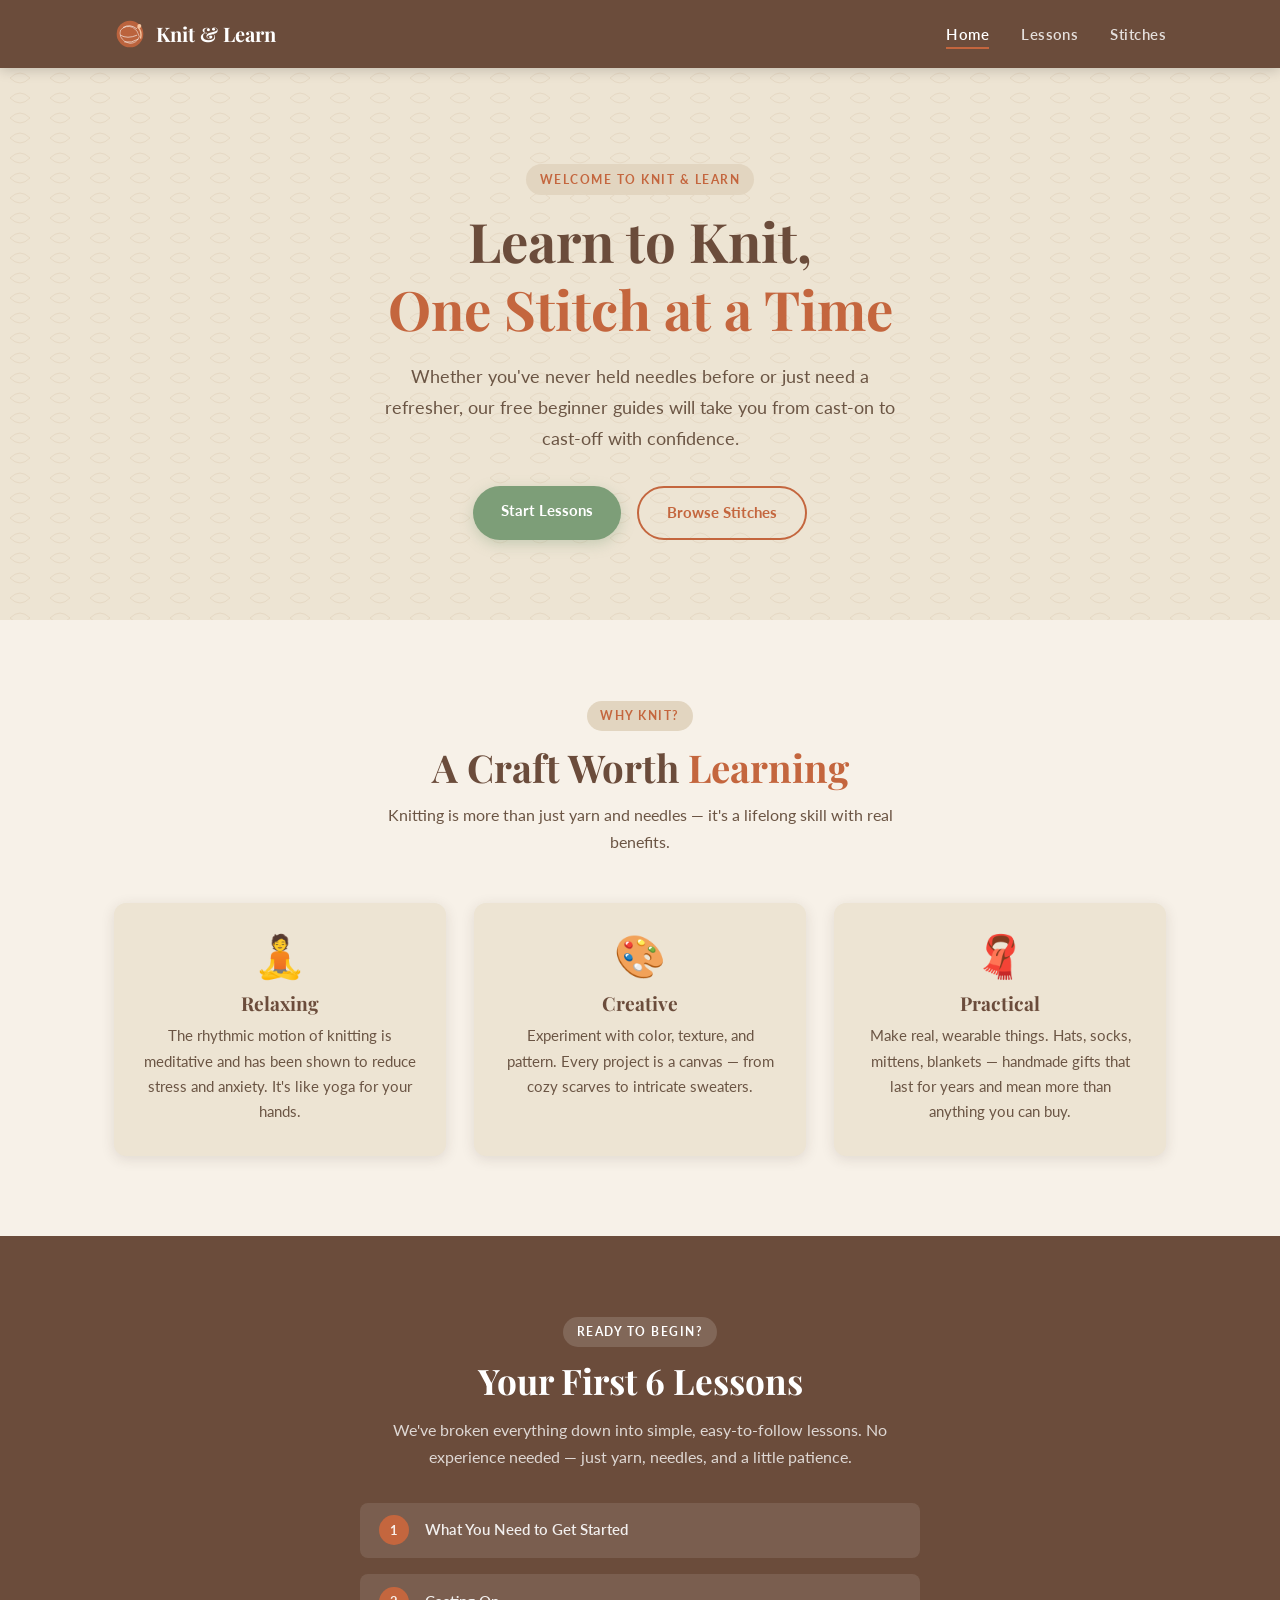
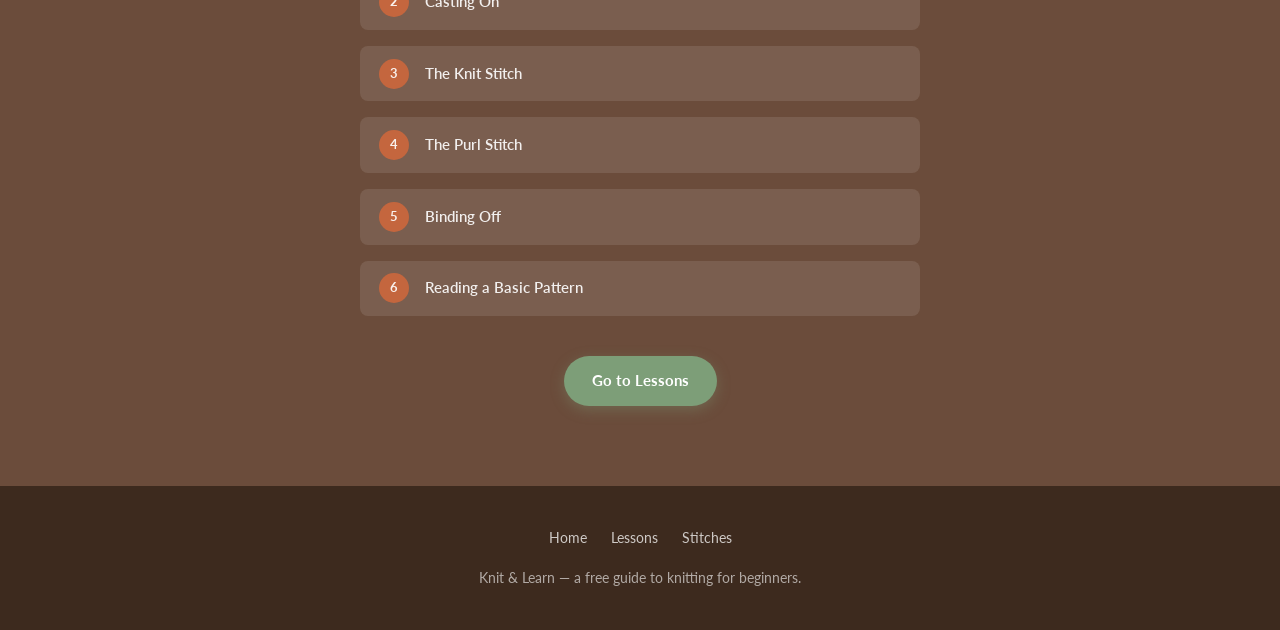
==== index.html @ a38dcde4 "Initial commit: Knit & Learn website Static knitting tutorial site with home, lessons, and stitch li" ====
<!DOCTYPE html>
<html lang="en">
<head>
  <meta charset="UTF-8">
  <meta name="viewport" content="width=device-width, initial-scale=1.0">
  <title>Knit & Learn — Learn to Knit from Scratch</title>
  <link rel="preconnect" href="https://fonts.googleapis.com">
  <link rel="preconnect" href="https://fonts.gstatic.com" crossorigin>
  <link href="https://fonts.googleapis.com/css2?family=Playfair+Display:ital,wght@0,400;0,700;1,400&family=Lato:wght@400;600;700&display=swap" rel="stylesheet">
  <link rel="stylesheet" href="styles.css">
</head>
<body>

<!-- ── NAVIGATION ── -->
<nav>
  <div class="nav-inner">
    <a href="index.html" class="nav-logo" aria-label="Knit &amp; Learn home">
      <!-- Yarn ball SVG -->
      <svg viewBox="0 0 48 48" fill="none" xmlns="http://www.w3.org/2000/svg" aria-hidden="true">
        <circle cx="24" cy="24" r="20" fill="#c4663e" opacity=".9"/>
        <path d="M10 18 Q18 10 28 14 Q36 18 38 28 Q34 38 24 38 Q14 36 10 28 Q8 22 10 18Z" fill="none" stroke="#fff" stroke-width="1.5" opacity=".5"/>
        <path d="M14 14 Q24 8 34 16" stroke="#fff" stroke-width="1.5" fill="none" stroke-linecap="round" opacity=".6"/>
        <path d="M10 26 Q20 32 34 26" stroke="#fff" stroke-width="1.5" fill="none" stroke-linecap="round" opacity=".6"/>
        <path d="M16 36 Q26 38 36 32" stroke="#fff" stroke-width="1.5" fill="none" stroke-linecap="round" opacity=".6"/>
        <path d="M36 14 Q42 20 40 30" stroke="#f7c59f" stroke-width="2" fill="none" stroke-linecap="round"/>
        <circle cx="38" cy="12" r="3" fill="#f7c59f"/>
      </svg>
      Knit &amp; Learn
    </a>

    <ul class="nav-links">
      <li><a href="index.html">Home</a></li>
      <li><a href="lessons.html">Lessons</a></li>
      <li><a href="stitches.html">Stitches</a></li>
    </ul>

    <button class="nav-hamburger" aria-label="Toggle menu" aria-expanded="false">
      <span></span><span></span><span></span>
    </button>
  </div>
</nav>

<!-- ── HERO ── -->
<section class="hero">
  <div class="hero-content">
    <div class="section-tag">Welcome to Knit &amp; Learn</div>
    <h1>Learn to Knit,<br><span>One Stitch at a Time</span></h1>
    <p>Whether you've never held needles before or just need a refresher, our free beginner guides will take you from cast-on to cast-off with confidence.</p>
    <div class="hero-btns">
      <a href="lessons.html" class="btn btn-primary">Start Lessons</a>
      <a href="stitches.html" class="btn btn-outline">Browse Stitches</a>
    </div>
  </div>
</section>

<!-- ── WHY KNIT ── -->
<section class="features">
  <div class="container">
    <div class="sec-head">
      <div class="section-tag">Why Knit?</div>
      <h2>A Craft Worth <span>Learning</span></h2>
      <p>Knitting is more than just yarn and needles — it's a lifelong skill with real benefits.</p>
    </div>

    <div class="feature-grid">
      <div class="feature-card reveal">
        <div class="feature-icon">🧘</div>
        <h3>Relaxing</h3>
        <p>The rhythmic motion of knitting is meditative and has been shown to reduce stress and anxiety. It's like yoga for your hands.</p>
      </div>
      <div class="feature-card reveal">
        <div class="feature-icon">🎨</div>
        <h3>Creative</h3>
        <p>Experiment with color, texture, and pattern. Every project is a canvas — from cozy scarves to intricate sweaters.</p>
      </div>
      <div class="feature-card reveal">
        <div class="feature-icon">🧣</div>
        <h3>Practical</h3>
        <p>Make real, wearable things. Hats, socks, mittens, blankets — handmade gifts that last for years and mean more than anything you can buy.</p>
      </div>
    </div>
  </div>
</section>

<!-- ── GET STARTED PREVIEW ── -->
<section class="get-started">
  <div class="container">
    <div class="section-tag">Ready to begin?</div>
    <h2>Your First 6 Lessons</h2>
    <p>We've broken everything down into simple, easy-to-follow lessons. No experience needed — just yarn, needles, and a little patience.</p>

    <div class="lesson-preview">
      <div class="preview-item reveal"><span class="preview-num">1</span> What You Need to Get Started</div>
      <div class="preview-item reveal"><span class="preview-num">2</span> Casting On</div>
      <div class="preview-item reveal"><span class="preview-num">3</span> The Knit Stitch</div>
      <div class="preview-item reveal"><span class="preview-num">4</span> The Purl Stitch</div>
      <div class="preview-item reveal"><span class="preview-num">5</span> Binding Off</div>
      <div class="preview-item reveal"><span class="preview-num">6</span> Reading a Basic Pattern</div>
    </div>

    <a href="lessons.html" class="btn btn-primary">Go to Lessons</a>
  </div>
</section>

<!-- ── FOOTER ── -->
<footer>
  <ul class="footer-links">
    <li><a href="index.html">Home</a></li>
    <li><a href="lessons.html">Lessons</a></li>
    <li><a href="stitches.html">Stitches</a></li>
  </ul>
  <p>Knit &amp; Learn &mdash; a free guide to knitting for beginners.</p>
</footer>

<script src="main.js"></script>
</body>
</html>
---- styles.css ----
/* ── RESET & BASE ── */
*, *::before, *::after { box-sizing: border-box; margin: 0; padding: 0; }

:root {
  --cream:       #f7f1e8;
  --parchment:   #ede4d3;
  --parchment2:  #e2d5c0;
  --sage:        #7d9e78;
  --sage-dark:   #5f7d5b;
  --terracotta:  #c4663e;
  --terra-dark:  #a3512e;
  --warm-brown:  #6b4c3b;
  --text:        #3d2a1e;
  --text-light:  #6b5544;
  --shadow:      rgba(61,42,30,0.12);
  --radius:      12px;
  --font-head:   'Playfair Display', Georgia, serif;
  --font-body:   'Lato', system-ui, sans-serif;
  --max-w:       1100px;
  --nav-h:       68px;
}

html { scroll-behavior: smooth; }

body {
  font-family: var(--font-body);
  background: var(--cream);
  color: var(--text);
  line-height: 1.7;
  font-size: 1rem;
}

img { max-width: 100%; display: block; }
a { color: var(--sage-dark); text-decoration: none; }
a:hover { text-decoration: underline; }

h1,h2,h3,h4 {
  font-family: var(--font-head);
  line-height: 1.25;
  color: var(--warm-brown);
}

/* ── UTILITIES ── */
.container { max-width: var(--max-w); margin: 0 auto; padding: 0 1.5rem; }
.sr-only { position:absolute; width:1px; height:1px; overflow:hidden; clip:rect(0,0,0,0); }

.btn {
  display: inline-block;
  padding: .75rem 1.75rem;
  border-radius: 50px;
  font-family: var(--font-body);
  font-weight: 700;
  font-size: .95rem;
  cursor: pointer;
  transition: transform .15s, box-shadow .15s, background .15s;
  border: none;
  text-decoration: none;
}
.btn:hover { transform: translateY(-2px); text-decoration: none; }

.btn-primary {
  background: var(--sage);
  color: #fff;
  box-shadow: 0 4px 14px rgba(125,158,120,.35);
}
.btn-primary:hover { background: var(--sage-dark); box-shadow: 0 6px 18px rgba(125,158,120,.45); }

.btn-outline {
  background: transparent;
  color: var(--terracotta);
  border: 2px solid var(--terracotta);
}
.btn-outline:hover { background: var(--terracotta); color: #fff; }

.section-tag {
  display: inline-block;
  background: var(--parchment2);
  color: var(--terracotta);
  font-size: .78rem;
  font-weight: 700;
  letter-spacing: .12em;
  text-transform: uppercase;
  padding: .3rem .85rem;
  border-radius: 50px;
  margin-bottom: .75rem;
}

.sec-head {
  text-align: center;
  margin-bottom: 3rem;
}
.sec-head h2 {
  font-size: clamp(1.7rem, 3vw, 2.4rem);
  margin-bottom: .6rem;
}
.sec-head h2 span { color: var(--terracotta); }
.sec-head p { color: var(--text-light); max-width: 540px; margin: 0 auto; }

/* scroll reveal */
.reveal { opacity: 0; transform: translateY(24px); transition: opacity .6s ease, transform .6s ease; }
.reveal.visible { opacity: 1; transform: none; }

/* ── NAVIGATION ── */
nav {
  position: sticky;
  top: 0;
  z-index: 100;
  height: var(--nav-h);
  background: var(--warm-brown);
  box-shadow: 0 2px 12px rgba(0,0,0,.18);
  display: flex;
  align-items: center;
}

.nav-inner {
  display: flex;
  align-items: center;
  justify-content: space-between;
  width: 100%;
  max-width: var(--max-w);
  margin: 0 auto;
  padding: 0 1.5rem;
}

.nav-logo {
  display: flex;
  align-items: center;
  gap: .6rem;
  color: #fff;
  font-family: var(--font-head);
  font-size: 1.25rem;
  font-weight: 700;
  text-decoration: none;
}
.nav-logo svg { width: 32px; height: 32px; flex-shrink: 0; }
.nav-logo:hover { opacity: .9; text-decoration: none; }

.nav-links {
  display: flex;
  gap: 2rem;
  list-style: none;
}
.nav-links a {
  color: rgba(255,255,255,.82);
  font-weight: 600;
  font-size: .95rem;
  letter-spacing: .03em;
  transition: color .15s;
  text-decoration: none;
  padding: .25rem 0;
  border-bottom: 2px solid transparent;
}
.nav-links a:hover,
.nav-links a.active { color: #fff; border-bottom-color: var(--terracotta); text-decoration: none; }

.nav-hamburger {
  display: none;
  background: none;
  border: none;
  cursor: pointer;
  padding: .4rem;
  flex-direction: column;
  gap: 5px;
}
.nav-hamburger span {
  display: block;
  width: 26px;
  height: 2px;
  background: #fff;
  border-radius: 2px;
  transition: transform .25s, opacity .25s;
}
.nav-hamburger.open span:nth-child(1) { transform: translateY(7px) rotate(45deg); }
.nav-hamburger.open span:nth-child(2) { opacity: 0; }
.nav-hamburger.open span:nth-child(3) { transform: translateY(-7px) rotate(-45deg); }

/* ── HERO ── */
.hero {
  position: relative;
  overflow: hidden;
  padding: 6rem 1.5rem 5rem;
  text-align: center;
  background-color: var(--parchment);
}

/* knit-stitch SVG pattern overlay */
.hero::before {
  content: '';
  position: absolute;
  inset: 0;
  background-image: url("data:image/svg+xml,%3Csvg xmlns='http://www.w3.org/2000/svg' width='40' height='40'%3E%3Cpath d='M10 10 Q20 0 30 10 Q20 20 10 10Z' fill='none' stroke='%23c4a882' stroke-width='1' opacity='.35'/%3E%3Cpath d='M10 30 Q20 20 30 30 Q20 40 10 30Z' fill='none' stroke='%23c4a882' stroke-width='1' opacity='.35'/%3E%3C/svg%3E");
  background-size: 40px 40px;
  opacity: .6;
  pointer-events: none;
}

.hero-content { position: relative; z-index: 1; max-width: 700px; margin: 0 auto; }

.hero h1 {
  font-size: clamp(2.1rem, 5vw, 3.4rem);
  color: var(--warm-brown);
  margin-bottom: 1.1rem;
}
.hero h1 span { color: var(--terracotta); }
.hero p {
  font-size: 1.15rem;
  color: var(--text-light);
  max-width: 520px;
  margin: 0 auto 2rem;
}
.hero-btns { display: flex; gap: 1rem; justify-content: center; flex-wrap: wrap; }

/* ── FEATURE CARDS ── */
.features { padding: 5rem 1.5rem; }

.feature-grid {
  display: grid;
  grid-template-columns: repeat(auto-fit, minmax(260px, 1fr));
  gap: 1.75rem;
}

.feature-card {
  background: var(--parchment);
  border-radius: var(--radius);
  padding: 2rem 1.75rem;
  box-shadow: 0 3px 14px var(--shadow);
  text-align: center;
  transition: transform .2s, box-shadow .2s;
}
.feature-card:hover { transform: translateY(-4px); box-shadow: 0 8px 24px var(--shadow); }

.feature-icon {
  font-size: 2.6rem;
  margin-bottom: .9rem;
  line-height: 1;
}
.feature-card h3 {
  font-size: 1.2rem;
  margin-bottom: .5rem;
  color: var(--warm-brown);
}
.feature-card p { font-size: .93rem; color: var(--text-light); }

/* ── GET STARTED (home teaser) ── */
.get-started {
  background: var(--warm-brown);
  color: #fff;
  padding: 5rem 1.5rem;
  text-align: center;
}
.get-started .section-tag { background: rgba(255,255,255,.15); color: #fff; }
.get-started h2 { color: #fff; font-size: clamp(1.6rem, 3vw, 2.2rem); margin-bottom: .8rem; }
.get-started p { color: rgba(255,255,255,.78); max-width: 520px; margin: 0 auto 2rem; }

.lesson-preview {
  display: flex;
  flex-direction: column;
  gap: 1rem;
  max-width: 560px;
  margin: 0 auto 2.5rem;
  text-align: left;
}
.preview-item {
  background: rgba(255,255,255,.1);
  border-radius: 8px;
  padding: .8rem 1.2rem;
  display: flex;
  align-items: center;
  gap: 1rem;
  color: rgba(255,255,255,.9);
  font-weight: 600;
  font-size: .95rem;
}
.preview-num {
  width: 30px;
  height: 30px;
  border-radius: 50%;
  background: var(--terracotta);
  display: flex;
  align-items: center;
  justify-content: center;
  font-size: .8rem;
  font-weight: 700;
  flex-shrink: 0;
}

/* ── FOOTER ── */
footer {
  background: var(--text);
  color: rgba(255,255,255,.6);
  text-align: center;
  padding: 2.5rem 1.5rem;
  font-size: .88rem;
}
footer a { color: rgba(255,255,255,.75); }
footer a:hover { color: #fff; }
.footer-links { display: flex; gap: 1.5rem; justify-content: center; margin-bottom: 1rem; list-style: none; }

/* ── PAGE HERO (inner pages) ── */
.page-hero {
  background: var(--parchment);
  padding: 3.5rem 1.5rem 3rem;
  text-align: center;
  position: relative;
  overflow: hidden;
}
.page-hero::before {
  content: '';
  position: absolute;
  inset: 0;
  background-image: url("data:image/svg+xml,%3Csvg xmlns='http://www.w3.org/2000/svg' width='40' height='40'%3E%3Cpath d='M10 10 Q20 0 30 10 Q20 20 10 10Z' fill='none' stroke='%23c4a882' stroke-width='1' opacity='.35'/%3E%3Cpath d='M10 30 Q20 20 30 30 Q20 40 10 30Z' fill='none' stroke='%23c4a882' stroke-width='1' opacity='.35'/%3E%3C/svg%3E");
  background-size: 40px 40px;
  opacity: .5;
  pointer-events: none;
}
.page-hero .container { position: relative; z-index: 1; }
.page-hero h1 { font-size: clamp(1.9rem, 4vw, 2.8rem); margin-bottom: .6rem; }
.page-hero h1 span { color: var(--terracotta); }
.page-hero p { color: var(--text-light); max-width: 540px; margin: 0 auto; }

/* ── LESSONS ── */
.lessons-section { padding: 4rem 1.5rem 5rem; }

.lesson-card {
  background: var(--parchment);
  border-radius: var(--radius);
  box-shadow: 0 2px 10px var(--shadow);
  margin-bottom: 1.1rem;
  overflow: hidden;
  transition: box-shadow .2s;
}
.lesson-card:hover { box-shadow: 0 5px 18px var(--shadow); }

.lesson-header {
  display: flex;
  align-items: center;
  gap: 1.1rem;
  padding: 1.2rem 1.5rem;
  cursor: pointer;
  user-select: none;
  background: var(--parchment);
  transition: background .15s;
}
.lesson-header:hover { background: var(--parchment2); }

.lesson-num {
  width: 38px;
  height: 38px;
  border-radius: 50%;
  background: var(--sage);
  color: #fff;
  font-weight: 700;
  font-size: .9rem;
  display: flex;
  align-items: center;
  justify-content: center;
  flex-shrink: 0;
  font-family: var(--font-head);
}
.lesson-num.active { background: var(--terracotta); }

.lesson-title {
  font-family: var(--font-head);
  font-size: 1.12rem;
  color: var(--warm-brown);
  flex: 1;
}

.lesson-chevron {
  width: 22px;
  height: 22px;
  color: var(--text-light);
  transition: transform .3s;
  flex-shrink: 0;
}
.lesson-card.open .lesson-chevron { transform: rotate(180deg); }

.lesson-body {
  max-height: 0;
  overflow: hidden;
  transition: max-height .45s ease;
}
.lesson-card.open .lesson-body { max-height: 2000px; }

.lesson-content {
  padding: 0 1.5rem 1.75rem 1.5rem;
  border-top: 1px solid var(--parchment2);
  padding-top: 1.3rem;
}

.lesson-content h4 {
  font-size: .9rem;
  color: var(--terracotta);
  text-transform: uppercase;
  letter-spacing: .09em;
  margin: 1.2rem 0 .5rem;
  font-family: var(--font-body);
  font-weight: 700;
}
.lesson-content h4:first-child { margin-top: 0; }

.lesson-content p { color: var(--text); margin-bottom: .6rem; font-size: .96rem; }

.lesson-content ol,
.lesson-content ul {
  padding-left: 1.4rem;
  margin-bottom: .75rem;
  color: var(--text);
  font-size: .96rem;
}
.lesson-content li { margin-bottom: .35rem; }

.tip-box {
  background: rgba(125,158,120,.13);
  border-left: 3px solid var(--sage);
  border-radius: 0 8px 8px 0;
  padding: .8rem 1.1rem;
  margin-top: 1rem;
  font-size: .91rem;
  color: var(--text-light);
}
.tip-box strong { color: var(--sage-dark); }

.supplies-grid {
  display: grid;
  grid-template-columns: repeat(auto-fit, minmax(190px, 1fr));
  gap: .85rem;
  margin: .75rem 0;
}
.supply-card {
  background: var(--cream);
  border-radius: 8px;
  padding: .9rem 1rem;
  border: 1px solid var(--parchment2);
}
.supply-card .supply-icon { font-size: 1.6rem; margin-bottom: .3rem; }
.supply-card strong { display: block; font-size: .92rem; color: var(--warm-brown); margin-bottom: .2rem; }
.supply-card p { font-size: .84rem; color: var(--text-light); margin: 0; }

.steps-list {
  counter-reset: steps;
  list-style: none;
  padding: 0;
}
.steps-list li {
  counter-increment: steps;
  display: flex;
  gap: .9rem;
  margin-bottom: .9rem;
  font-size: .96rem;
}
.steps-list li::before {
  content: counter(steps);
  width: 26px;
  height: 26px;
  border-radius: 50%;
  background: var(--terracotta);
  color: #fff;
  font-size: .78rem;
  font-weight: 700;
  display: flex;
  align-items: center;
  justify-content: center;
  flex-shrink: 0;
  margin-top: .15rem;
}

.abbr-table {
  width: 100%;
  border-collapse: collapse;
  font-size: .92rem;
  margin: .6rem 0;
}
.abbr-table th,
.abbr-table td {
  text-align: left;
  padding: .55rem .75rem;
  border-bottom: 1px solid var(--parchment2);
}
.abbr-table th { color: var(--terracotta); font-weight: 700; background: var(--cream); }

/* ── STITCHES ── */
.stitches-section { padding: 4rem 1.5rem 5rem; }

.filter-bar {
  display: flex;
  gap: .6rem;
  flex-wrap: wrap;
  justify-content: center;
  margin-bottom: 2.5rem;
}
.filter-btn {
  background: var(--parchment);
  border: 2px solid var(--parchment2);
  color: var(--text-light);
  padding: .45rem 1.1rem;
  border-radius: 50px;
  font-size: .87rem;
  font-weight: 600;
  cursor: pointer;
  transition: all .15s;
}
.filter-btn:hover,
.filter-btn.active { background: var(--warm-brown); color: #fff; border-color: var(--warm-brown); }

.stitches-grid {
  display: grid;
  grid-template-columns: repeat(auto-fill, minmax(300px, 1fr));
  gap: 1.5rem;
}

.stitch-card {
  background: var(--parchment);
  border-radius: var(--radius);
  box-shadow: 0 2px 10px var(--shadow);
  overflow: hidden;
  transition: transform .2s, box-shadow .2s;
  display: flex;
  flex-direction: column;
}
.stitch-card:hover { transform: translateY(-4px); box-shadow: 0 8px 22px var(--shadow); }
.stitch-card[data-level="intermediate"] { display: flex; }

.stitch-top {
  padding: 1.4rem 1.4rem .9rem;
  border-bottom: 1px solid var(--parchment2);
}

.stitch-name-row {
  display: flex;
  align-items: flex-start;
  justify-content: space-between;
  gap: .6rem;
  margin-bottom: .4rem;
}

.stitch-name {
  font-family: var(--font-head);
  font-size: 1.15rem;
  color: var(--warm-brown);
}

.badge {
  font-size: .72rem;
  font-weight: 700;
  text-transform: uppercase;
  letter-spacing: .08em;
  padding: .22rem .65rem;
  border-radius: 50px;
  flex-shrink: 0;
}
.badge-beginner { background: #d4edda; color: #276636; }
.badge-intermediate { background: #fff3cd; color: #856404; }

.stitch-desc { font-size: .9rem; color: var(--text-light); line-height: 1.5; }

.stitch-body { padding: 1.2rem 1.4rem; flex: 1; }

.stitch-body h4 {
  font-size: .82rem;
  color: var(--terracotta);
  text-transform: uppercase;
  letter-spacing: .1em;
  font-family: var(--font-body);
  font-weight: 700;
  margin-bottom: .55rem;
}

.stitch-steps {
  counter-reset: ssteps;
  list-style: none;
  padding: 0;
  margin-bottom: .9rem;
}
.stitch-steps li {
  counter-increment: ssteps;
  display: flex;
  gap: .75rem;
  font-size: .89rem;
  color: var(--text);
  margin-bottom: .5rem;
}
.stitch-steps li::before {
  content: counter(ssteps);
  width: 22px;
  height: 22px;
  border-radius: 50%;
  background: var(--sage);
  color: #fff;
  font-size: .72rem;
  font-weight: 700;
  display: flex;
  align-items: center;
  justify-content: center;
  flex-shrink: 0;
  margin-top: .12rem;
}

.appearance-note {
  font-size: .85rem;
  color: var(--text-light);
  font-style: italic;
  border-top: 1px solid var(--parchment2);
  padding-top: .75rem;
  margin-top: .5rem;
}

/* ── MOBILE ── */
@media (max-width: 680px) {
  .nav-links {
    position: absolute;
    top: var(--nav-h);
    left: 0; right: 0;
    background: var(--warm-brown);
    flex-direction: column;
    gap: 0;
    max-height: 0;
    overflow: hidden;
    transition: max-height .35s ease;
  }
  .nav-links.open { max-height: 300px; }
  .nav-links li a {
    display: block;
    padding: 1rem 1.5rem;
    border-bottom: 1px solid rgba(255,255,255,.1);
    border-radius: 0;
  }
  .nav-hamburger { display: flex; }

  .hero-btns { flex-direction: column; align-items: center; }
  .hero { padding: 4rem 1.25rem 3.5rem; }

  .stitches-grid { grid-template-columns: 1fr; }
  .supplies-grid { grid-template-columns: 1fr 1fr; }
}

@media (max-width: 420px) {
  .supplies-grid { grid-template-columns: 1fr; }
}
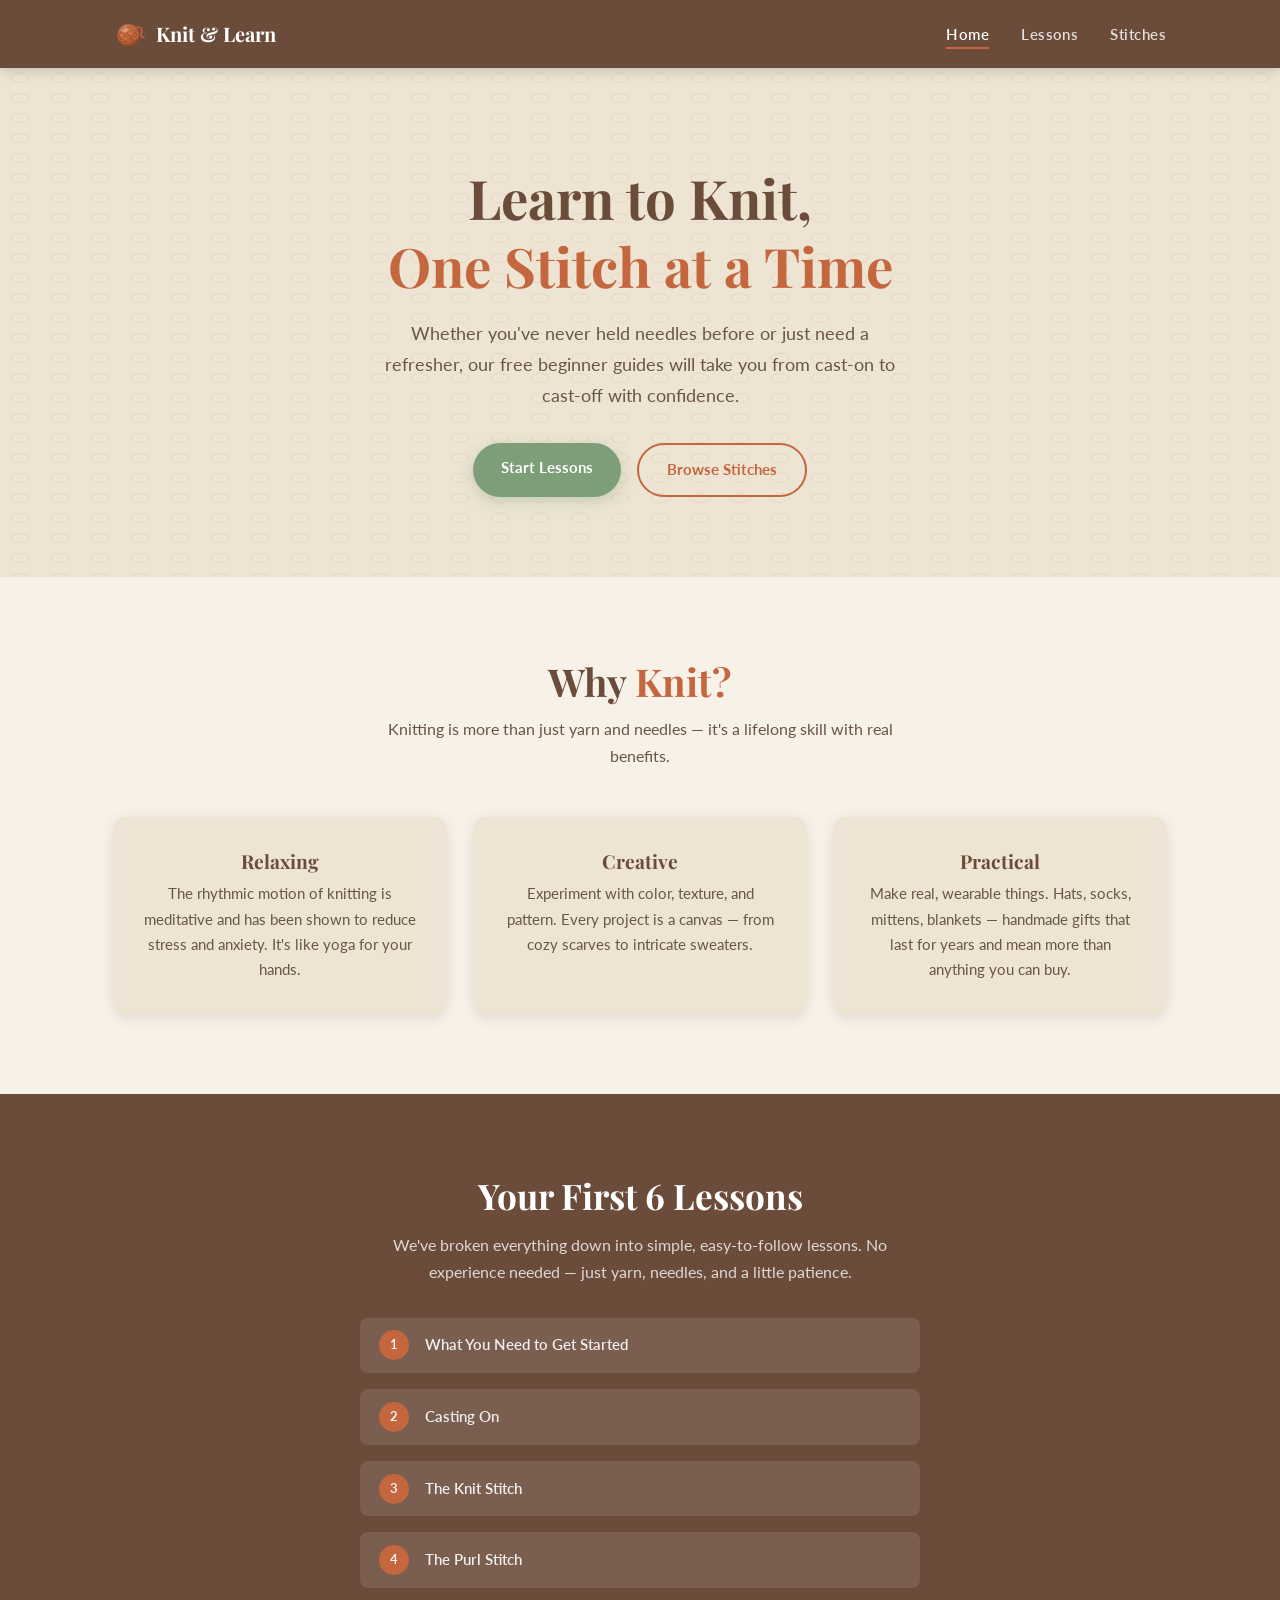
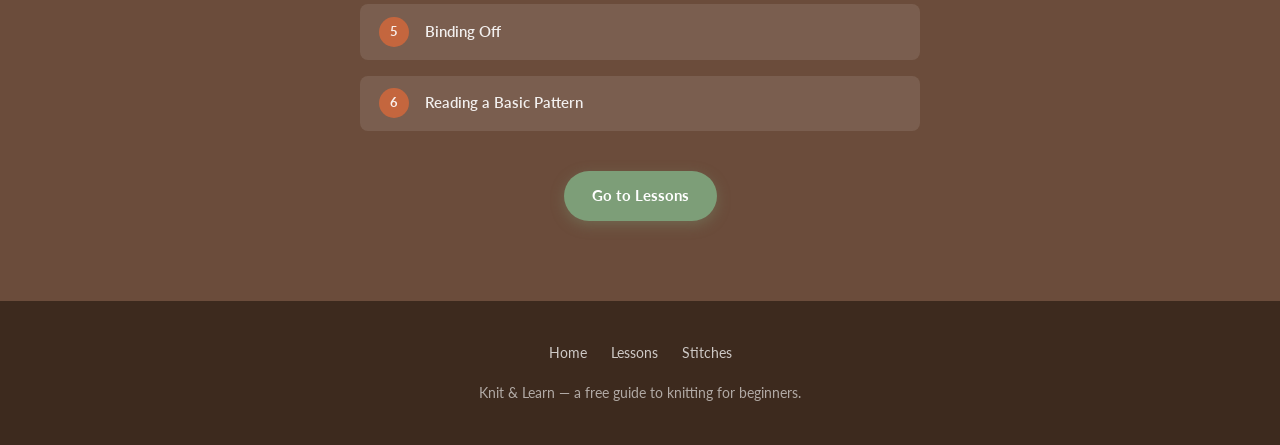
==== commit 75ee5843: "Edit log 1, 3, 4, 5: no emoji, no tag bubbles, no cable, better logo - remove every emoji (feature a" ====
--- a/index.html
+++ b/index.html
@@ -15,15 +15,35 @@
 <nav>
   <div class="nav-inner">
     <a href="index.html" class="nav-logo" aria-label="Knit &amp; Learn home">
-      <!-- Yarn ball SVG -->
       <svg viewBox="0 0 48 48" fill="none" xmlns="http://www.w3.org/2000/svg" aria-hidden="true">
-        <circle cx="24" cy="24" r="20" fill="#c4663e" opacity=".9"/>
-        <path d="M10 18 Q18 10 28 14 Q36 18 38 28 Q34 38 24 38 Q14 36 10 28 Q8 22 10 18Z" fill="none" stroke="#fff" stroke-width="1.5" opacity=".5"/>
-        <path d="M14 14 Q24 8 34 16" stroke="#fff" stroke-width="1.5" fill="none" stroke-linecap="round" opacity=".6"/>
-        <path d="M10 26 Q20 32 34 26" stroke="#fff" stroke-width="1.5" fill="none" stroke-linecap="round" opacity=".6"/>
-        <path d="M16 36 Q26 38 36 32" stroke="#fff" stroke-width="1.5" fill="none" stroke-linecap="round" opacity=".6"/>
-        <path d="M36 14 Q42 20 40 30" stroke="#f7c59f" stroke-width="2" fill="none" stroke-linecap="round"/>
-        <circle cx="38" cy="12" r="3" fill="#f7c59f"/>
+        <defs>
+          <radialGradient id="yarnBall" cx="36%" cy="30%" r="72%">
+            <stop offset="0%" stop-color="#e08b5f"/>
+            <stop offset="55%" stop-color="#c4663e"/>
+            <stop offset="100%" stop-color="#8e4526"/>
+          </radialGradient>
+          <clipPath id="yarnClip"><circle cx="22" cy="26" r="17"/></clipPath>
+        </defs>
+        <!-- loose strand trailing from the ball -->
+        <path d="M33 14 C41 12 44 18 41 23 C39 27 42 30 45 29" stroke="#c4663e" stroke-width="2.4" stroke-linecap="round" fill="none"/>
+        <circle cx="22" cy="26" r="17" fill="url(#yarnBall)"/>
+        <!-- wound strands: offset bundles, the way yarn actually lies on a ball -->
+        <g clip-path="url(#yarnClip)" fill="none" stroke-linecap="round">
+          <g stroke="#9d4b28" stroke-width="2.1" opacity=".8">
+            <ellipse cx="18" cy="24" rx="15" ry="8" transform="rotate(-38 18 24)"/>
+            <ellipse cx="25" cy="28" rx="15" ry="8" transform="rotate(-38 25 28)"/>
+            <ellipse cx="24" cy="23" rx="14" ry="7" transform="rotate(34 24 23)"/>
+            <ellipse cx="19" cy="31" rx="14" ry="6" transform="rotate(34 19 31)"/>
+          </g>
+          <g stroke="#eda877" stroke-width=".8" opacity=".5">
+            <ellipse cx="18" cy="23.1" rx="15" ry="8" transform="rotate(-38 18 23.1)"/>
+            <ellipse cx="25" cy="27.1" rx="15" ry="8" transform="rotate(-38 25 27.1)"/>
+            <ellipse cx="24" cy="22.1" rx="14" ry="7" transform="rotate(34 24 22.1)"/>
+          </g>
+        </g>
+        <!-- highlight and rim keep it from looking flat -->
+        <ellipse cx="15.5" cy="17.5" rx="5.6" ry="3.6" transform="rotate(-34 15.5 17.5)" fill="#fff" opacity=".2"/>
+        <circle cx="22" cy="26" r="17" stroke="#7d3c20" stroke-width="1" opacity=".4"/>
       </svg>
       Knit &amp; Learn
     </a>
@@ -43,7 +63,6 @@
 <!-- ── HERO ── -->
 <section class="hero">
   <div class="hero-content">
-    <div class="section-tag">Welcome to Knit &amp; Learn</div>
     <h1>Learn to Knit,<br><span>One Stitch at a Time</span></h1>
     <p>Whether you've never held needles before or just need a refresher, our free beginner guides will take you from cast-on to cast-off with confidence.</p>
     <div class="hero-btns">
@@ -57,24 +76,20 @@
 <section class="features">
   <div class="container">
     <div class="sec-head">
-      <div class="section-tag">Why Knit?</div>
-      <h2>A Craft Worth <span>Learning</span></h2>
+      <h2>Why <span>Knit?</span></h2>
       <p>Knitting is more than just yarn and needles — it's a lifelong skill with real benefits.</p>
     </div>
 
     <div class="feature-grid">
       <div class="feature-card reveal">
-        <div class="feature-icon">🧘</div>
         <h3>Relaxing</h3>
         <p>The rhythmic motion of knitting is meditative and has been shown to reduce stress and anxiety. It's like yoga for your hands.</p>
       </div>
       <div class="feature-card reveal">
-        <div class="feature-icon">🎨</div>
         <h3>Creative</h3>
         <p>Experiment with color, texture, and pattern. Every project is a canvas — from cozy scarves to intricate sweaters.</p>
       </div>
       <div class="feature-card reveal">
-        <div class="feature-icon">🧣</div>
         <h3>Practical</h3>
         <p>Make real, wearable things. Hats, socks, mittens, blankets — handmade gifts that last for years and mean more than anything you can buy.</p>
       </div>
@@ -85,7 +100,6 @@
 <!-- ── GET STARTED PREVIEW ── -->
 <section class="get-started">
   <div class="container">
-    <div class="section-tag">Ready to begin?</div>
     <h2>Your First 6 Lessons</h2>
     <p>We've broken everything down into simple, easy-to-follow lessons. No experience needed — just yarn, needles, and a little patience.</p>
 
--- a/styles.css
+++ b/styles.css
@@ -72,19 +72,6 @@
 }
 .btn-outline:hover { background: var(--terracotta); color: #fff; }
 
-.section-tag {
-  display: inline-block;
-  background: var(--parchment2);
-  color: var(--terracotta);
-  font-size: .78rem;
-  font-weight: 700;
-  letter-spacing: .12em;
-  text-transform: uppercase;
-  padding: .3rem .85rem;
-  border-radius: 50px;
-  margin-bottom: .75rem;
-}
-
 .sec-head {
   text-align: center;
   margin-bottom: 3rem;
@@ -229,11 +216,6 @@
 }
 .feature-card:hover { transform: translateY(-4px); box-shadow: 0 8px 24px var(--shadow); }
 
-.feature-icon {
-  font-size: 2.6rem;
-  margin-bottom: .9rem;
-  line-height: 1;
-}
 .feature-card h3 {
   font-size: 1.2rem;
   margin-bottom: .5rem;
@@ -248,7 +230,6 @@
   padding: 5rem 1.5rem;
   text-align: center;
 }
-.get-started .section-tag { background: rgba(255,255,255,.15); color: #fff; }
 .get-started h2 { color: #fff; font-size: clamp(1.6rem, 3vw, 2.2rem); margin-bottom: .8rem; }
 .get-started p { color: rgba(255,255,255,.78); max-width: 520px; margin: 0 auto 2rem; }
 
@@ -433,7 +414,6 @@
   padding: .9rem 1rem;
   border: 1px solid var(--parchment2);
 }
-.supply-card .supply-icon { font-size: 1.6rem; margin-bottom: .3rem; }
 .supply-card strong { display: block; font-size: .92rem; color: var(--warm-brown); margin-bottom: .2rem; }
 .supply-card p { font-size: .84rem; color: var(--text-light); margin: 0; }
 
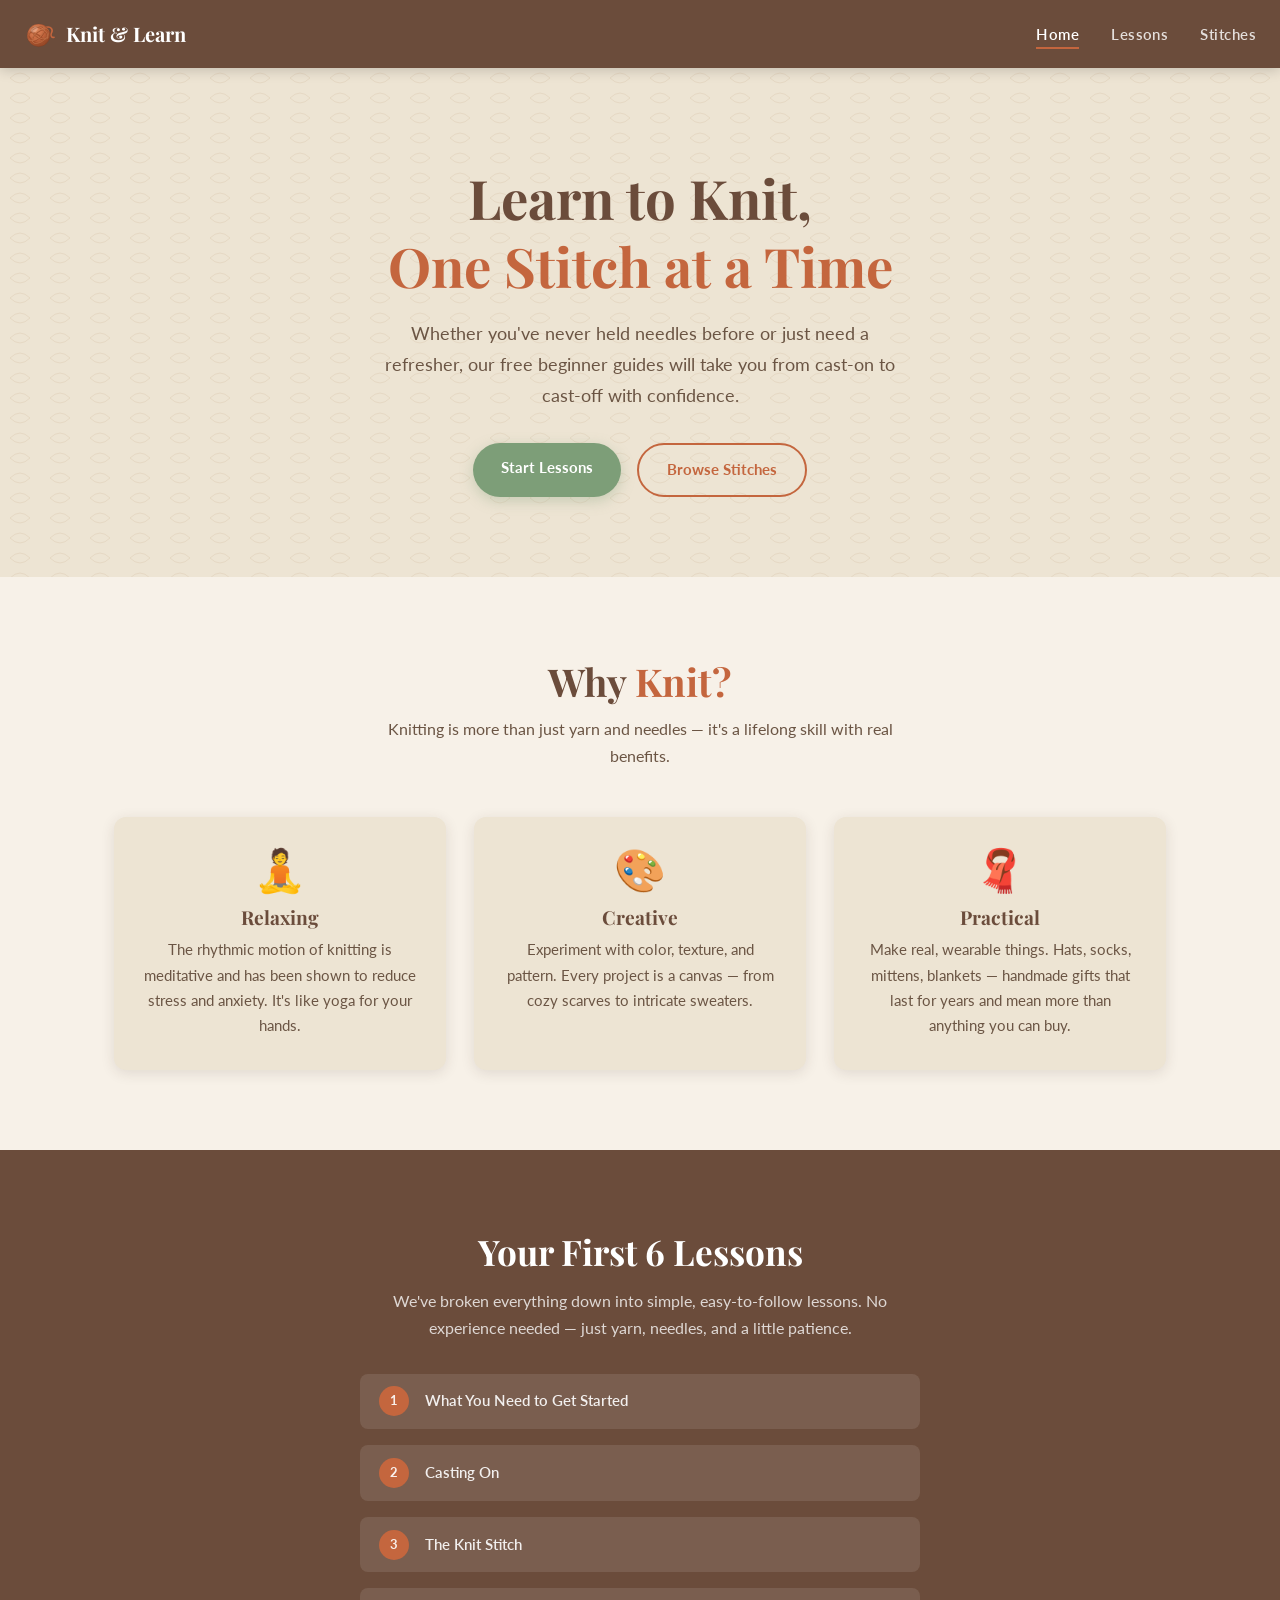
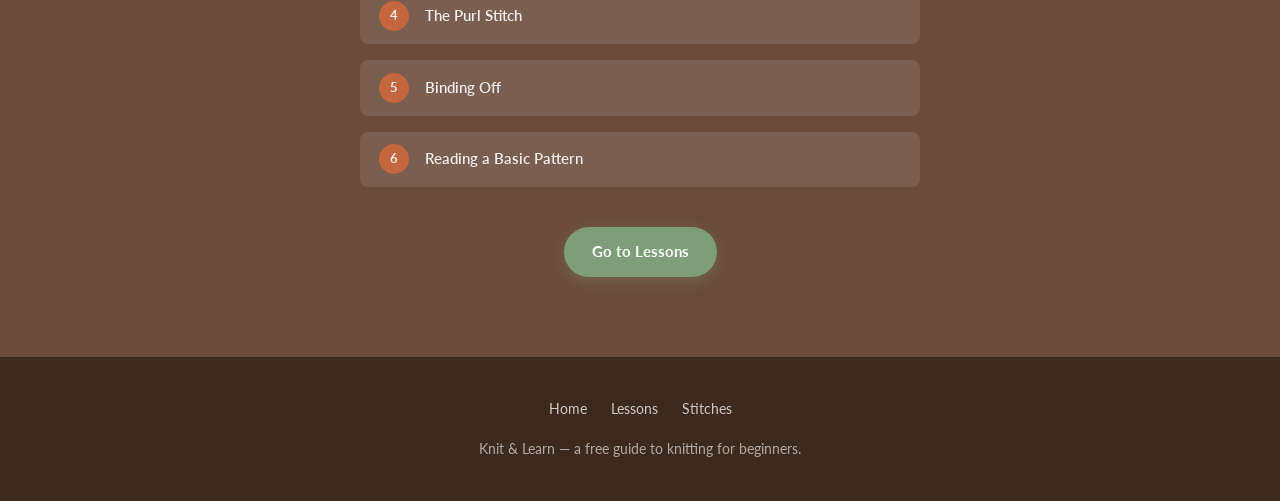
==== commit 33a05a2d: "Re-add feature emojis to Why Knit section Co-Authored-By: Claude Sonnet 5 <noreply@anthropic.com>" ====
--- a/index.html
+++ b/index.html
@@ -4,6 +4,8 @@
   <meta charset="UTF-8">
   <meta name="viewport" content="width=device-width, initial-scale=1.0">
   <title>Knit & Learn — Learn to Knit from Scratch</title>
+  <link rel="icon" href="favicon.svg" type="image/svg+xml">
+  <link rel="apple-touch-icon" href="apple-touch-icon.png">
   <link rel="preconnect" href="https://fonts.googleapis.com">
   <link rel="preconnect" href="https://fonts.gstatic.com" crossorigin>
   <link href="https://fonts.googleapis.com/css2?family=Playfair+Display:ital,wght@0,400;0,700;1,400&family=Lato:wght@400;600;700&display=swap" rel="stylesheet">
@@ -82,14 +84,17 @@
 
     <div class="feature-grid">
       <div class="feature-card reveal">
+        <div class="feature-icon">🧘</div>
         <h3>Relaxing</h3>
         <p>The rhythmic motion of knitting is meditative and has been shown to reduce stress and anxiety. It's like yoga for your hands.</p>
       </div>
       <div class="feature-card reveal">
+        <div class="feature-icon">🎨</div>
         <h3>Creative</h3>
         <p>Experiment with color, texture, and pattern. Every project is a canvas — from cozy scarves to intricate sweaters.</p>
       </div>
       <div class="feature-card reveal">
+        <div class="feature-icon">🧣</div>
         <h3>Practical</h3>
         <p>Make real, wearable things. Hats, socks, mittens, blankets — handmade gifts that last for years and mean more than anything you can buy.</p>
       </div>
--- a/styles.css
+++ b/styles.css
@@ -104,8 +104,6 @@
   align-items: center;
   justify-content: space-between;
   width: 100%;
-  max-width: var(--max-w);
-  margin: 0 auto;
   padding: 0 1.5rem;
 }
 
@@ -216,6 +214,11 @@
 }
 .feature-card:hover { transform: translateY(-4px); box-shadow: 0 8px 24px var(--shadow); }
 
+.feature-icon {
+  font-size: 2.6rem;
+  margin-bottom: .9rem;
+  line-height: 1;
+}
 .feature-card h3 {
   font-size: 1.2rem;
   margin-bottom: .5rem;
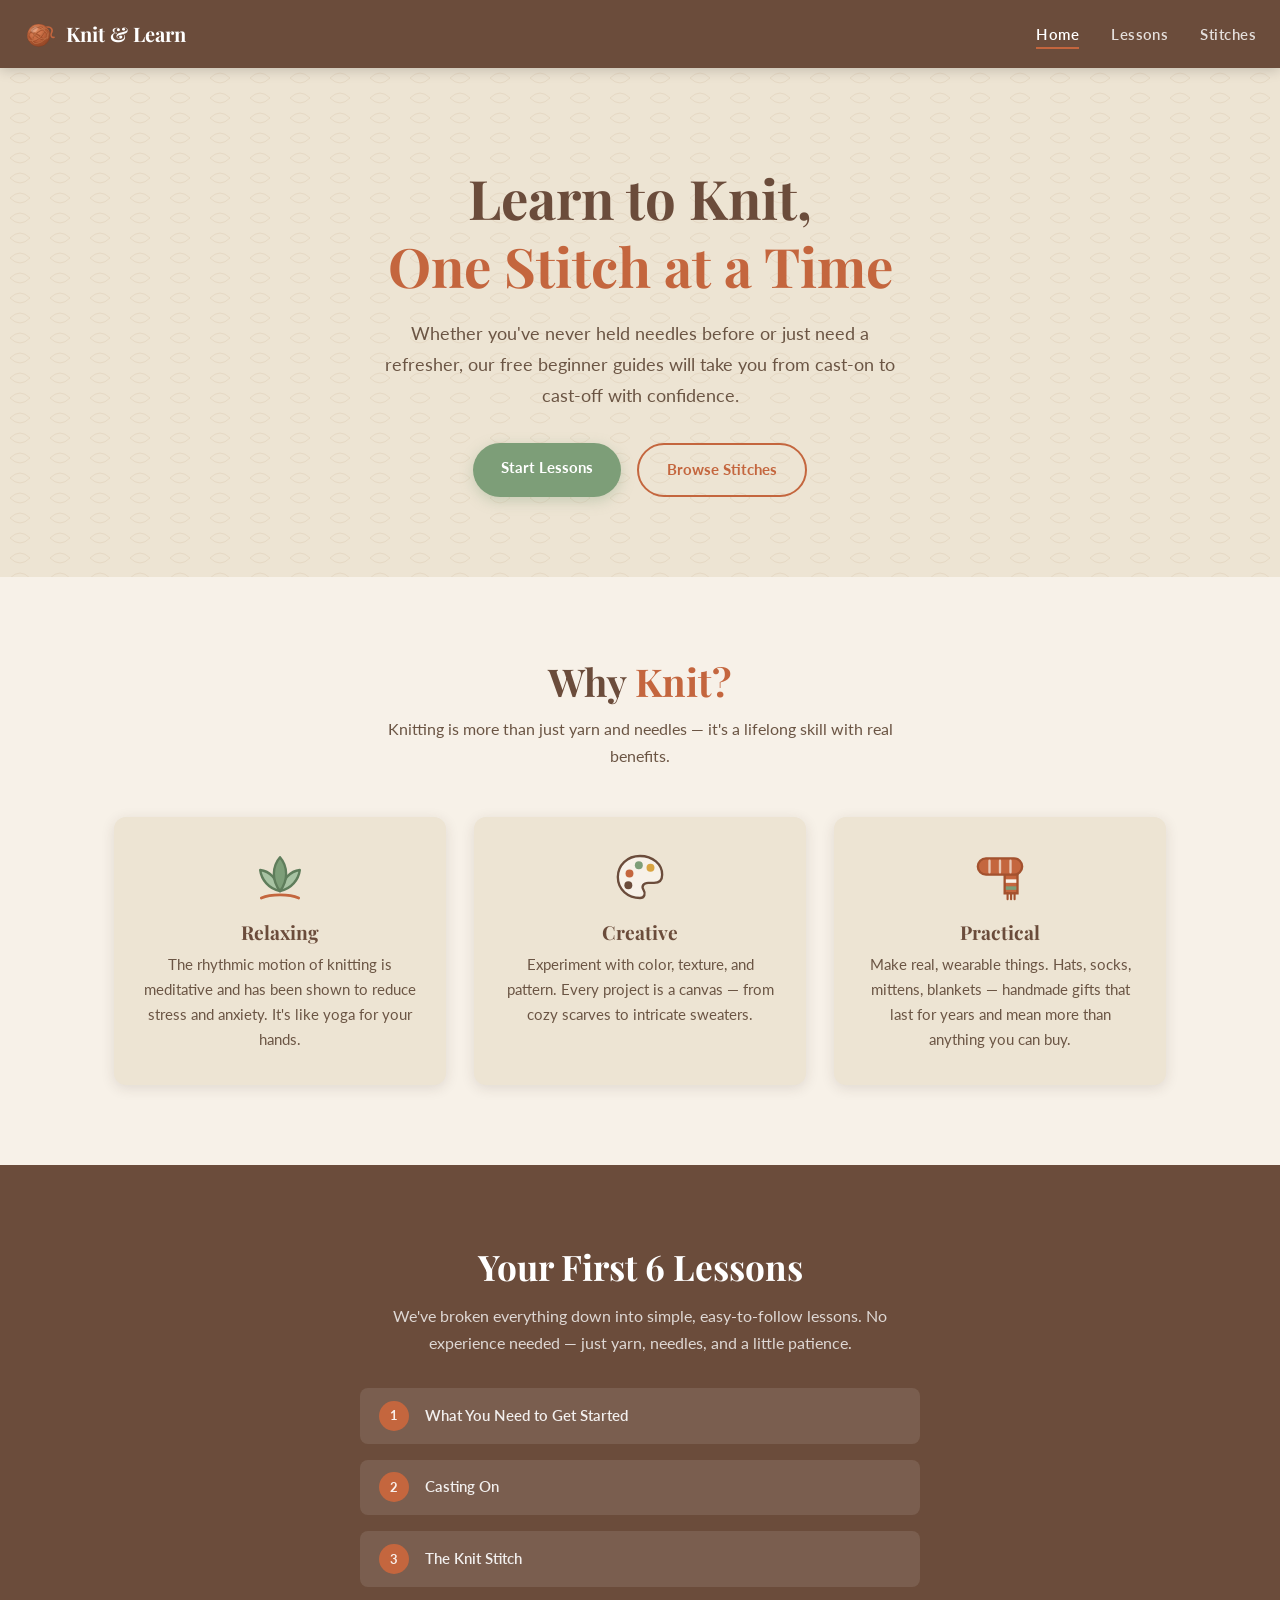
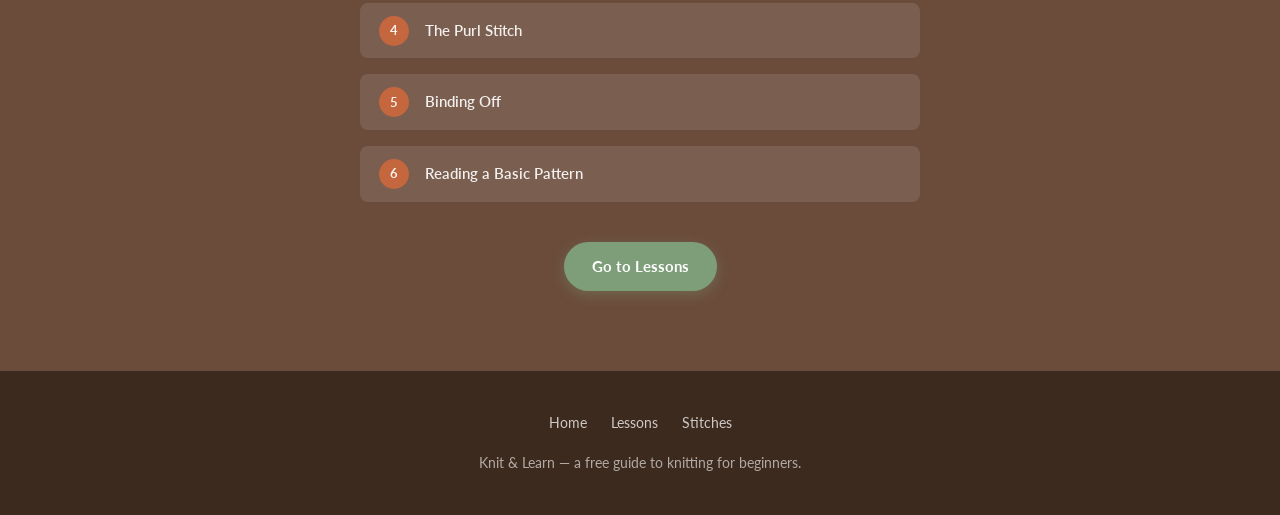
==== commit e0b8268d: "Replace feature emojis with inline SVG icons so they look the same on every device Co-Authored-By: C" ====
--- a/index.html
+++ b/index.html
@@ -84,17 +84,41 @@
 
     <div class="feature-grid">
       <div class="feature-card reveal">
-        <div class="feature-icon">🧘</div>
+        <div class="feature-icon">
+        <svg viewBox="0 0 48 48" fill="none" xmlns="http://www.w3.org/2000/svg" role="img" aria-label="Lotus flower">
+          <path d="M24 36 C14 34 8 26 7 18 C15 19 21 25 24 36 Z" fill="#a8c3a3" stroke="#5f7d5b" stroke-width="2" stroke-linejoin="round"/>
+          <path d="M24 36 C34 34 40 26 41 18 C33 19 27 25 24 36 Z" fill="#a8c3a3" stroke="#5f7d5b" stroke-width="2" stroke-linejoin="round"/>
+          <path d="M24 7 C31 15 31 27 24 36 C17 27 17 15 24 7 Z" fill="#7d9e78" stroke="#5f7d5b" stroke-width="2" stroke-linejoin="round"/>
+          <path d="M8 42 C16 38.5 32 38.5 40 42" stroke="#c4663e" stroke-width="2.4" stroke-linecap="round"/>
+        </svg>
+      </div>
         <h3>Relaxing</h3>
         <p>The rhythmic motion of knitting is meditative and has been shown to reduce stress and anxiety. It's like yoga for your hands.</p>
       </div>
       <div class="feature-card reveal">
-        <div class="feature-icon">🎨</div>
+        <div class="feature-icon">
+        <svg viewBox="0 0 48 48" fill="none" xmlns="http://www.w3.org/2000/svg" role="img" aria-label="Paint palette">
+          <path d="M24 6 C13 6 5 14 5 24 C5 35 14 42 24 42 C28 42 29 38 27 35 C25 32 27 29 31 29 L36 29 C41 29 43 26 43 22 C43 13 35 6 24 6 Z" fill="#f7f1e8" stroke="#6b4c3b" stroke-width="2" stroke-linejoin="round"/>
+          <circle cx="15" cy="21" r="3.4" fill="#c4663e"/>
+          <circle cx="23" cy="14" r="3.4" fill="#7d9e78"/>
+          <circle cx="33" cy="16" r="3.4" fill="#d9a441"/>
+          <circle cx="14" cy="31" r="3.4" fill="#6b4c3b"/>
+        </svg>
+      </div>
         <h3>Creative</h3>
         <p>Experiment with color, texture, and pattern. Every project is a canvas — from cozy scarves to intricate sweaters.</p>
       </div>
       <div class="feature-card reveal">
-        <div class="feature-icon">🧣</div>
+        <div class="feature-icon">
+        <svg viewBox="0 0 48 48" fill="none" xmlns="http://www.w3.org/2000/svg" role="img" aria-label="Knitted scarf">
+          <rect x="28" y="20" width="11" height="18" fill="#c4663e" stroke="#a3512e" stroke-width="2"/>
+          <rect x="29" y="26" width="9" height="3" fill="#f7f1e8"/>
+          <rect x="29" y="32" width="9" height="3" fill="#7d9e78"/>
+          <path d="M30.5 38 V43 M33.5 38 V43 M36.5 38 V43" stroke="#a3512e" stroke-width="1.8" stroke-linecap="round"/>
+          <rect x="5" y="8" width="38" height="14" rx="7" fill="#c4663e" stroke="#a3512e" stroke-width="2"/>
+          <path d="M15 10 V20 M24 10 V20 M33 10 V20" stroke="#f7f1e8" stroke-width="2" stroke-linecap="round" opacity=".7"/>
+        </svg>
+      </div>
         <h3>Practical</h3>
         <p>Make real, wearable things. Hats, socks, mittens, blankets — handmade gifts that last for years and mean more than anything you can buy.</p>
       </div>
--- a/styles.css
+++ b/styles.css
@@ -219,6 +219,12 @@
   margin-bottom: .9rem;
   line-height: 1;
 }
+.feature-icon svg {
+  width: 56px;
+  height: 56px;
+  display: block;
+  margin: 0 auto;
+}
 .feature-card h3 {
   font-size: 1.2rem;
   margin-bottom: .5rem;
@@ -342,6 +348,16 @@
   font-family: var(--font-head);
 }
 .lesson-num.active { background: var(--terracotta); }
+
+/* Center the digits in every number circle: Playfair's default old-style
+   numerals sit low, and inherited line-height pushes the glyph off-center. */
+.lesson-num,
+.preview-num,
+.steps-list li::before,
+.stitch-steps li::before {
+  line-height: 1;
+  font-variant-numeric: lining-nums;
+}
 
 .lesson-title {
   font-family: var(--font-head);
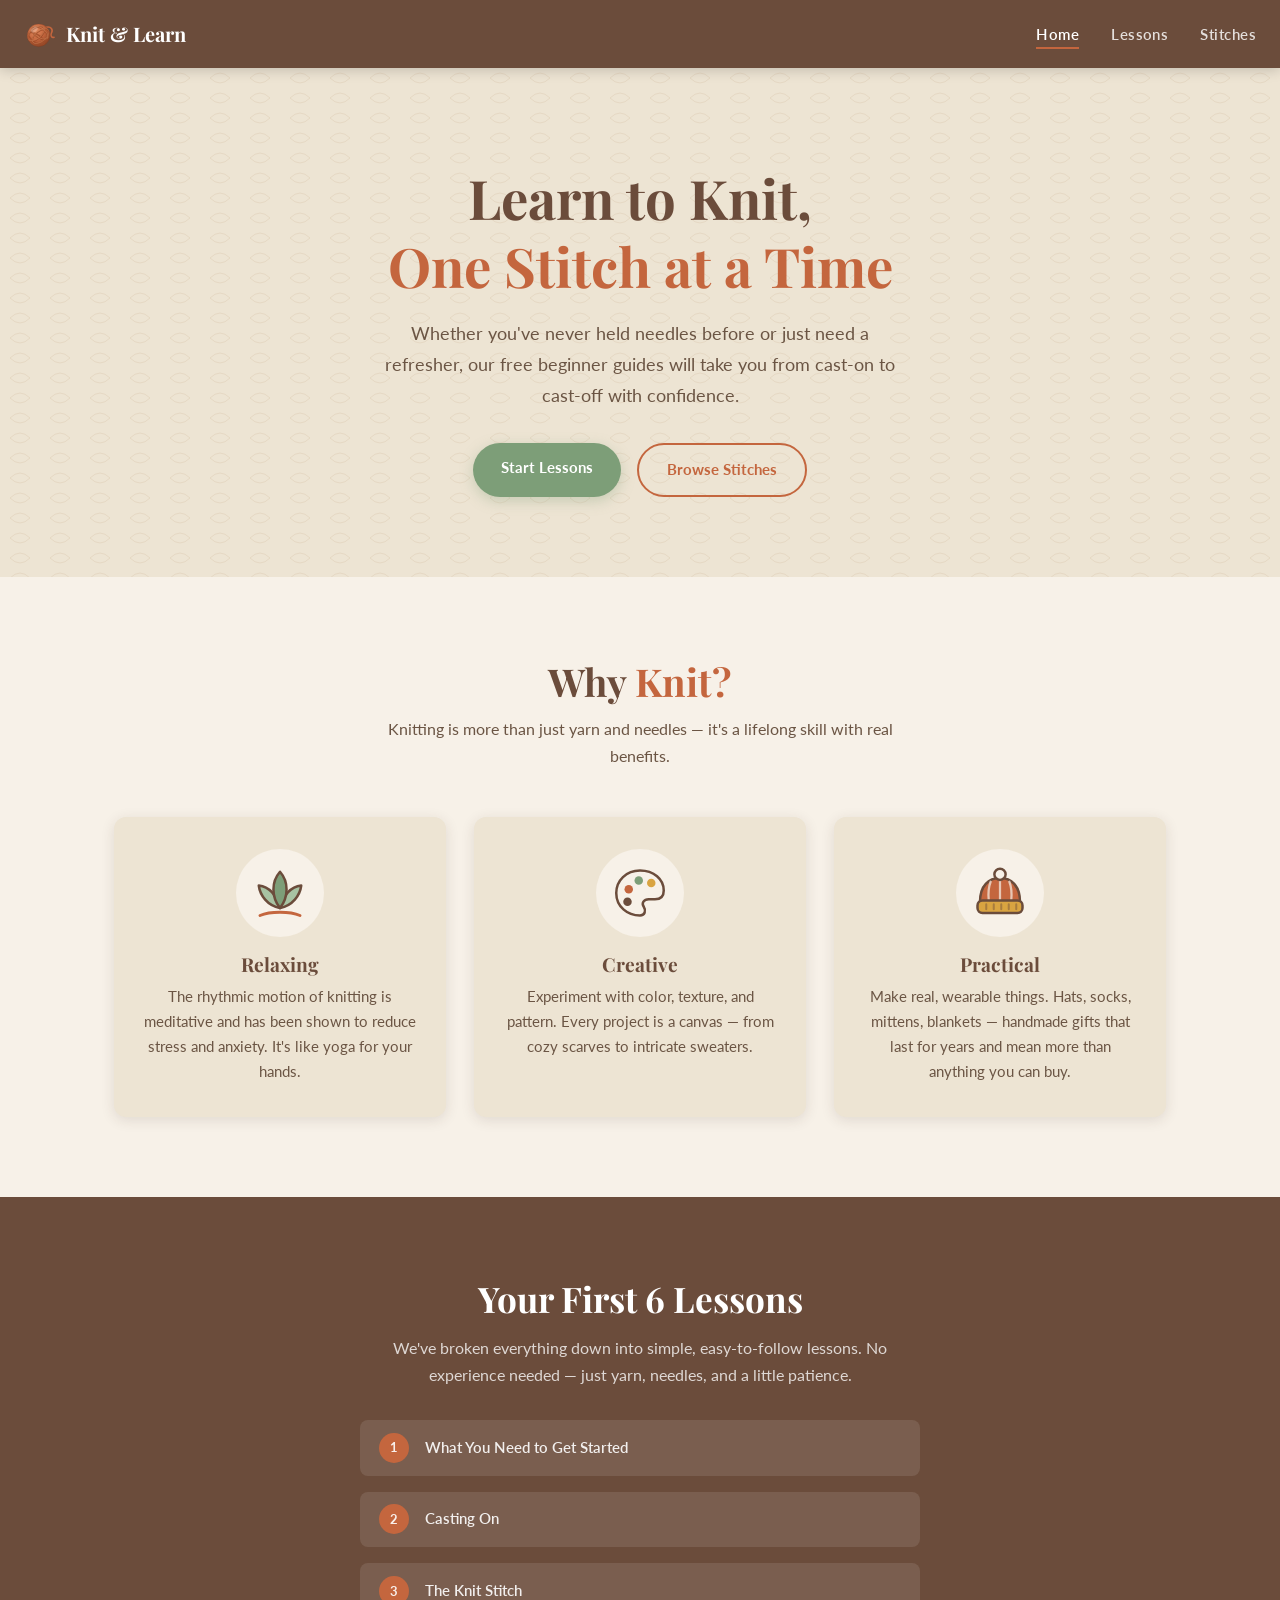
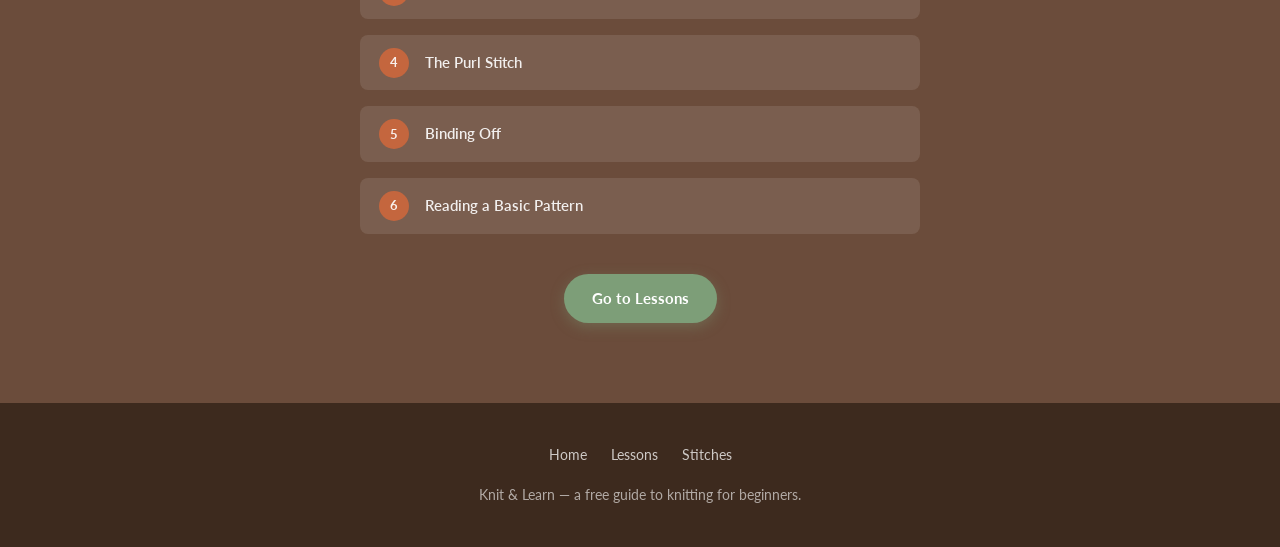
==== commit 09d0fbb8: "Redesign feature icons: beanie instead of scarf, larger icons on circular backgrounds, bigger nav lo" ====
--- a/index.html
+++ b/index.html
@@ -86,9 +86,9 @@
       <div class="feature-card reveal">
         <div class="feature-icon">
         <svg viewBox="0 0 48 48" fill="none" xmlns="http://www.w3.org/2000/svg" role="img" aria-label="Lotus flower">
-          <path d="M24 36 C14 34 8 26 7 18 C15 19 21 25 24 36 Z" fill="#a8c3a3" stroke="#5f7d5b" stroke-width="2" stroke-linejoin="round"/>
-          <path d="M24 36 C34 34 40 26 41 18 C33 19 27 25 24 36 Z" fill="#a8c3a3" stroke="#5f7d5b" stroke-width="2" stroke-linejoin="round"/>
-          <path d="M24 7 C31 15 31 27 24 36 C17 27 17 15 24 7 Z" fill="#7d9e78" stroke="#5f7d5b" stroke-width="2" stroke-linejoin="round"/>
+          <path d="M24 36 C14 34 8 26 7 18 C15 19 21 25 24 36 Z" fill="#a8c3a3" stroke="#6b4c3b" stroke-width="2" stroke-linejoin="round"/>
+          <path d="M24 36 C34 34 40 26 41 18 C33 19 27 25 24 36 Z" fill="#a8c3a3" stroke="#6b4c3b" stroke-width="2" stroke-linejoin="round"/>
+          <path d="M24 7 C31 15 31 27 24 36 C17 27 17 15 24 7 Z" fill="#7d9e78" stroke="#6b4c3b" stroke-width="2" stroke-linejoin="round"/>
           <path d="M8 42 C16 38.5 32 38.5 40 42" stroke="#c4663e" stroke-width="2.4" stroke-linecap="round"/>
         </svg>
       </div>
@@ -110,13 +110,12 @@
       </div>
       <div class="feature-card reveal">
         <div class="feature-icon">
-        <svg viewBox="0 0 48 48" fill="none" xmlns="http://www.w3.org/2000/svg" role="img" aria-label="Knitted scarf">
-          <rect x="28" y="20" width="11" height="18" fill="#c4663e" stroke="#a3512e" stroke-width="2"/>
-          <rect x="29" y="26" width="9" height="3" fill="#f7f1e8"/>
-          <rect x="29" y="32" width="9" height="3" fill="#7d9e78"/>
-          <path d="M30.5 38 V43 M33.5 38 V43 M36.5 38 V43" stroke="#a3512e" stroke-width="1.8" stroke-linecap="round"/>
-          <rect x="5" y="8" width="38" height="14" rx="7" fill="#c4663e" stroke="#a3512e" stroke-width="2"/>
-          <path d="M15 10 V20 M24 10 V20 M33 10 V20" stroke="#f7f1e8" stroke-width="2" stroke-linecap="round" opacity=".7"/>
+        <svg viewBox="0 0 48 48" fill="none" xmlns="http://www.w3.org/2000/svg" role="img" aria-label="Knitted beanie">
+          <path d="M8 31 C8 18 15 12 24 12 C33 12 40 18 40 31 Z" fill="#c4663e" stroke="#6b4c3b" stroke-width="2" stroke-linejoin="round"/>
+          <path d="M24 13 V30 M16.5 15 C14.5 20 14.5 25 15 30 M31.5 15 C33.5 20 33.5 25 33 30" stroke="#f7f1e8" stroke-width="1.8" stroke-linecap="round" opacity=".7"/>
+          <rect x="6" y="30" width="36" height="10" rx="4" fill="#d9a441" stroke="#6b4c3b" stroke-width="2" stroke-linejoin="round"/>
+          <path d="M13 33 V37 M19 33 V37 M25 33 V37 M31 33 V37 M37 33 V37" stroke="#6b4c3b" stroke-width="1.6" stroke-linecap="round" opacity=".45"/>
+          <circle cx="24" cy="9" r="4.5" fill="#f7f1e8" stroke="#6b4c3b" stroke-width="2"/>
         </svg>
       </div>
         <h3>Practical</h3>
--- a/styles.css
+++ b/styles.css
@@ -219,11 +219,20 @@
   margin-bottom: .9rem;
   line-height: 1;
 }
+.feature-icon {
+  width: 88px;
+  height: 88px;
+  margin: 0 auto .9rem;
+  border-radius: 50%;
+  background: #f7f1e8;
+  display: flex;
+  align-items: center;
+  justify-content: center;
+}
 .feature-icon svg {
-  width: 56px;
-  height: 56px;
+  width: 60px;
+  height: 60px;
   display: block;
-  margin: 0 auto;
 }
 .feature-card h3 {
   font-size: 1.2rem;
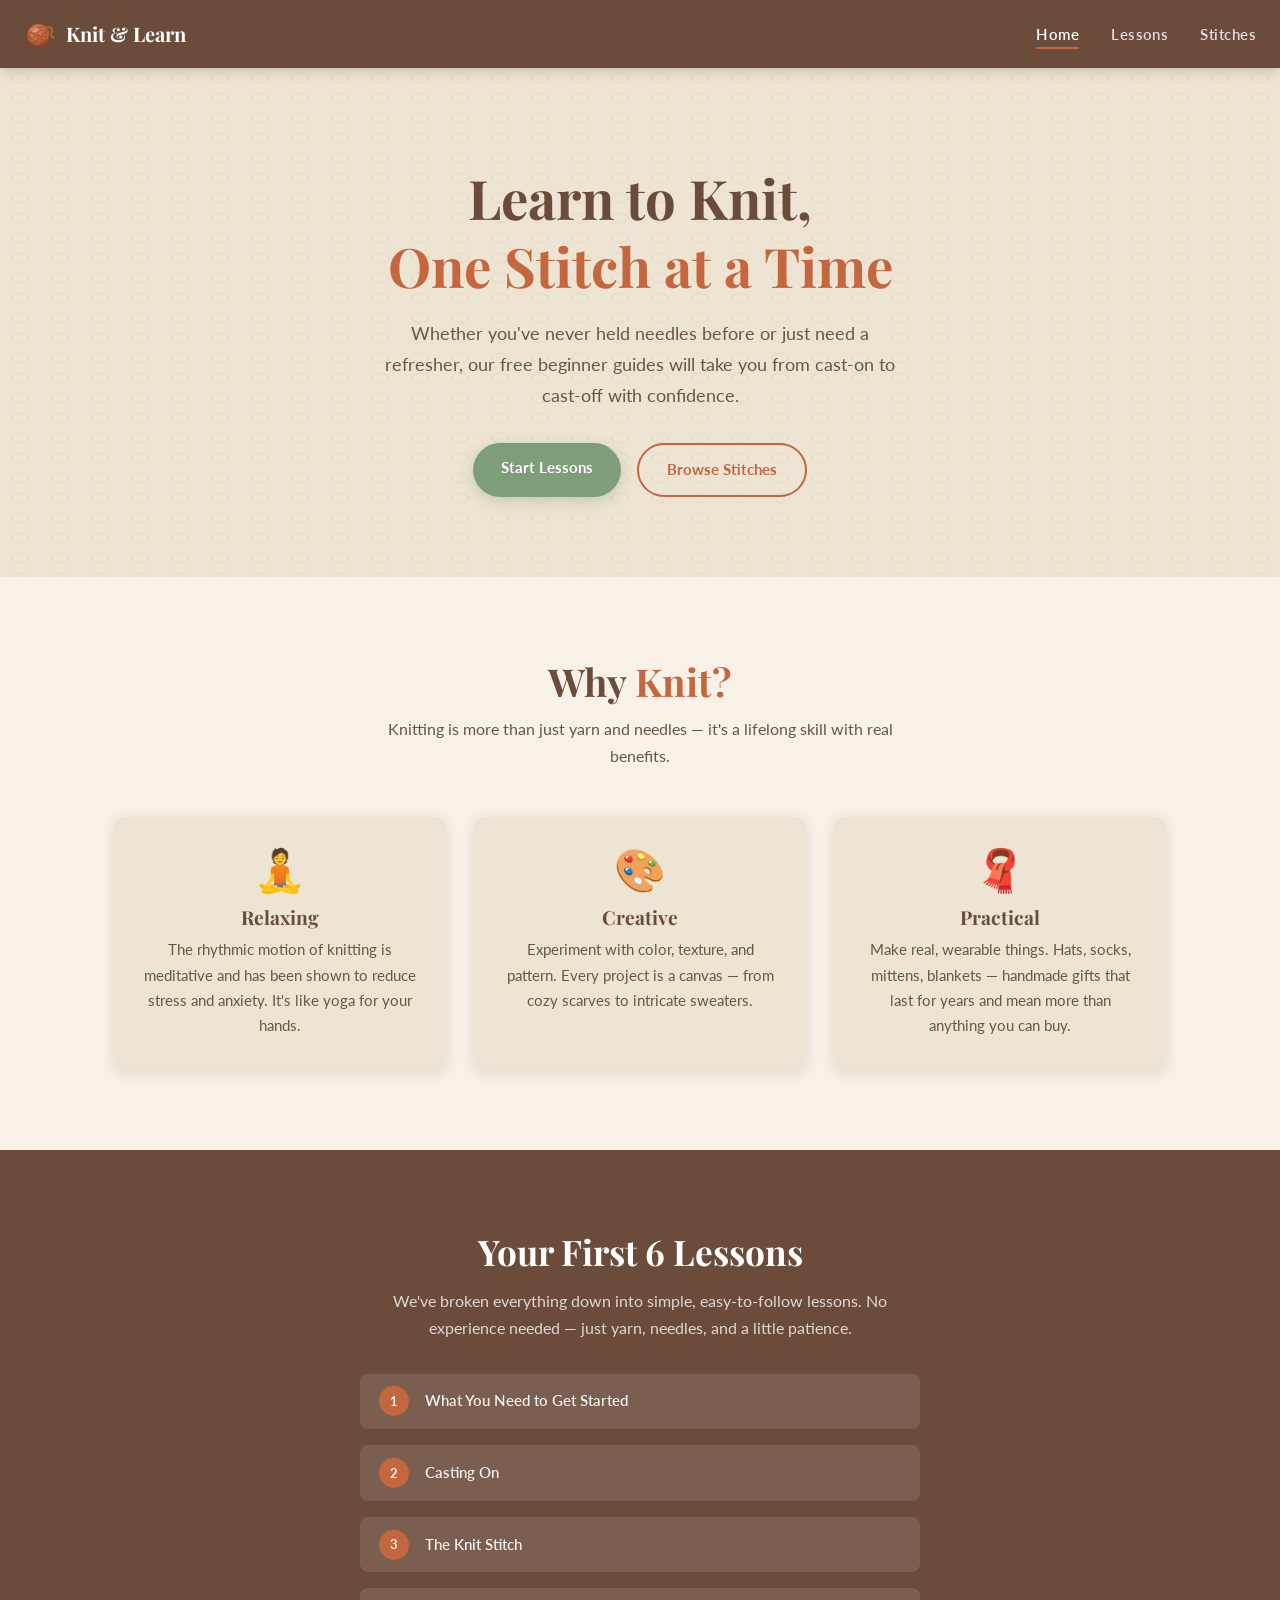
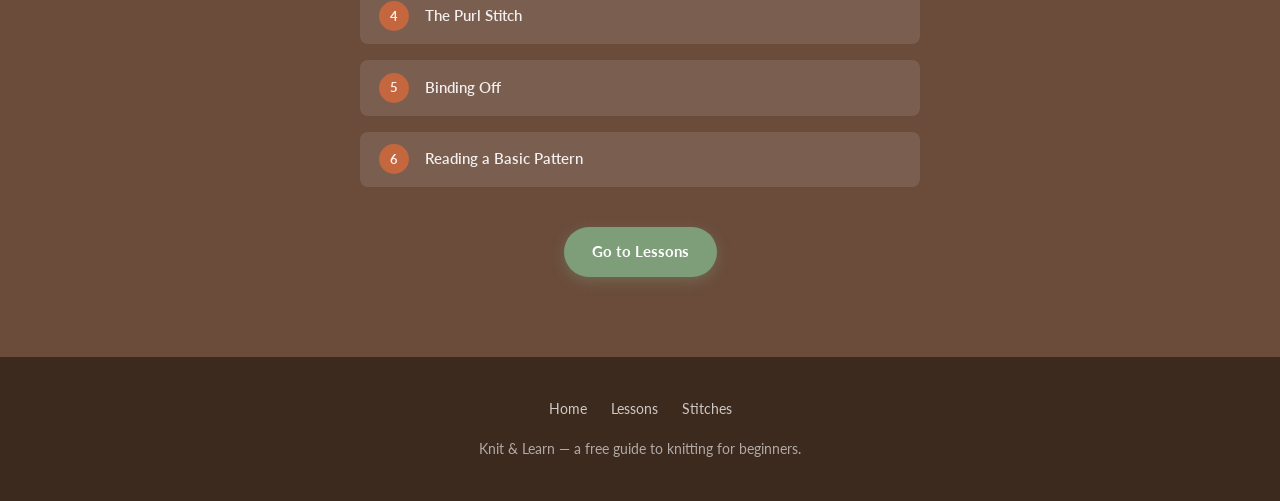
==== commit d864db09: "Restore emoji feature icons Co-Authored-By: Claude Sonnet 5.5 <noreply@anthropic.com>" ====
--- a/index.html
+++ b/index.html
@@ -84,40 +84,17 @@
 
     <div class="feature-grid">
       <div class="feature-card reveal">
-        <div class="feature-icon">
-        <svg viewBox="0 0 48 48" fill="none" xmlns="http://www.w3.org/2000/svg" role="img" aria-label="Lotus flower">
-          <path d="M24 36 C14 34 8 26 7 18 C15 19 21 25 24 36 Z" fill="#a8c3a3" stroke="#6b4c3b" stroke-width="2" stroke-linejoin="round"/>
-          <path d="M24 36 C34 34 40 26 41 18 C33 19 27 25 24 36 Z" fill="#a8c3a3" stroke="#6b4c3b" stroke-width="2" stroke-linejoin="round"/>
-          <path d="M24 7 C31 15 31 27 24 36 C17 27 17 15 24 7 Z" fill="#7d9e78" stroke="#6b4c3b" stroke-width="2" stroke-linejoin="round"/>
-          <path d="M8 42 C16 38.5 32 38.5 40 42" stroke="#c4663e" stroke-width="2.4" stroke-linecap="round"/>
-        </svg>
-      </div>
+        <div class="feature-icon">🧘</div>
         <h3>Relaxing</h3>
         <p>The rhythmic motion of knitting is meditative and has been shown to reduce stress and anxiety. It's like yoga for your hands.</p>
       </div>
       <div class="feature-card reveal">
-        <div class="feature-icon">
-        <svg viewBox="0 0 48 48" fill="none" xmlns="http://www.w3.org/2000/svg" role="img" aria-label="Paint palette">
-          <path d="M24 6 C13 6 5 14 5 24 C5 35 14 42 24 42 C28 42 29 38 27 35 C25 32 27 29 31 29 L36 29 C41 29 43 26 43 22 C43 13 35 6 24 6 Z" fill="#f7f1e8" stroke="#6b4c3b" stroke-width="2" stroke-linejoin="round"/>
-          <circle cx="15" cy="21" r="3.4" fill="#c4663e"/>
-          <circle cx="23" cy="14" r="3.4" fill="#7d9e78"/>
-          <circle cx="33" cy="16" r="3.4" fill="#d9a441"/>
-          <circle cx="14" cy="31" r="3.4" fill="#6b4c3b"/>
-        </svg>
-      </div>
+        <div class="feature-icon">🎨</div>
         <h3>Creative</h3>
         <p>Experiment with color, texture, and pattern. Every project is a canvas — from cozy scarves to intricate sweaters.</p>
       </div>
       <div class="feature-card reveal">
-        <div class="feature-icon">
-        <svg viewBox="0 0 48 48" fill="none" xmlns="http://www.w3.org/2000/svg" role="img" aria-label="Knitted beanie">
-          <path d="M8 31 C8 18 15 12 24 12 C33 12 40 18 40 31 Z" fill="#c4663e" stroke="#6b4c3b" stroke-width="2" stroke-linejoin="round"/>
-          <path d="M24 13 V30 M16.5 15 C14.5 20 14.5 25 15 30 M31.5 15 C33.5 20 33.5 25 33 30" stroke="#f7f1e8" stroke-width="1.8" stroke-linecap="round" opacity=".7"/>
-          <rect x="6" y="30" width="36" height="10" rx="4" fill="#d9a441" stroke="#6b4c3b" stroke-width="2" stroke-linejoin="round"/>
-          <path d="M13 33 V37 M19 33 V37 M25 33 V37 M31 33 V37 M37 33 V37" stroke="#6b4c3b" stroke-width="1.6" stroke-linecap="round" opacity=".45"/>
-          <circle cx="24" cy="9" r="4.5" fill="#f7f1e8" stroke="#6b4c3b" stroke-width="2"/>
-        </svg>
-      </div>
+        <div class="feature-icon">🧣</div>
         <h3>Practical</h3>
         <p>Make real, wearable things. Hats, socks, mittens, blankets — handmade gifts that last for years and mean more than anything you can buy.</p>
       </div>
--- a/styles.css
+++ b/styles.css
@@ -218,21 +218,6 @@
   font-size: 2.6rem;
   margin-bottom: .9rem;
   line-height: 1;
-}
-.feature-icon {
-  width: 88px;
-  height: 88px;
-  margin: 0 auto .9rem;
-  border-radius: 50%;
-  background: #f7f1e8;
-  display: flex;
-  align-items: center;
-  justify-content: center;
-}
-.feature-icon svg {
-  width: 60px;
-  height: 60px;
-  display: block;
 }
 .feature-card h3 {
   font-size: 1.2rem;
